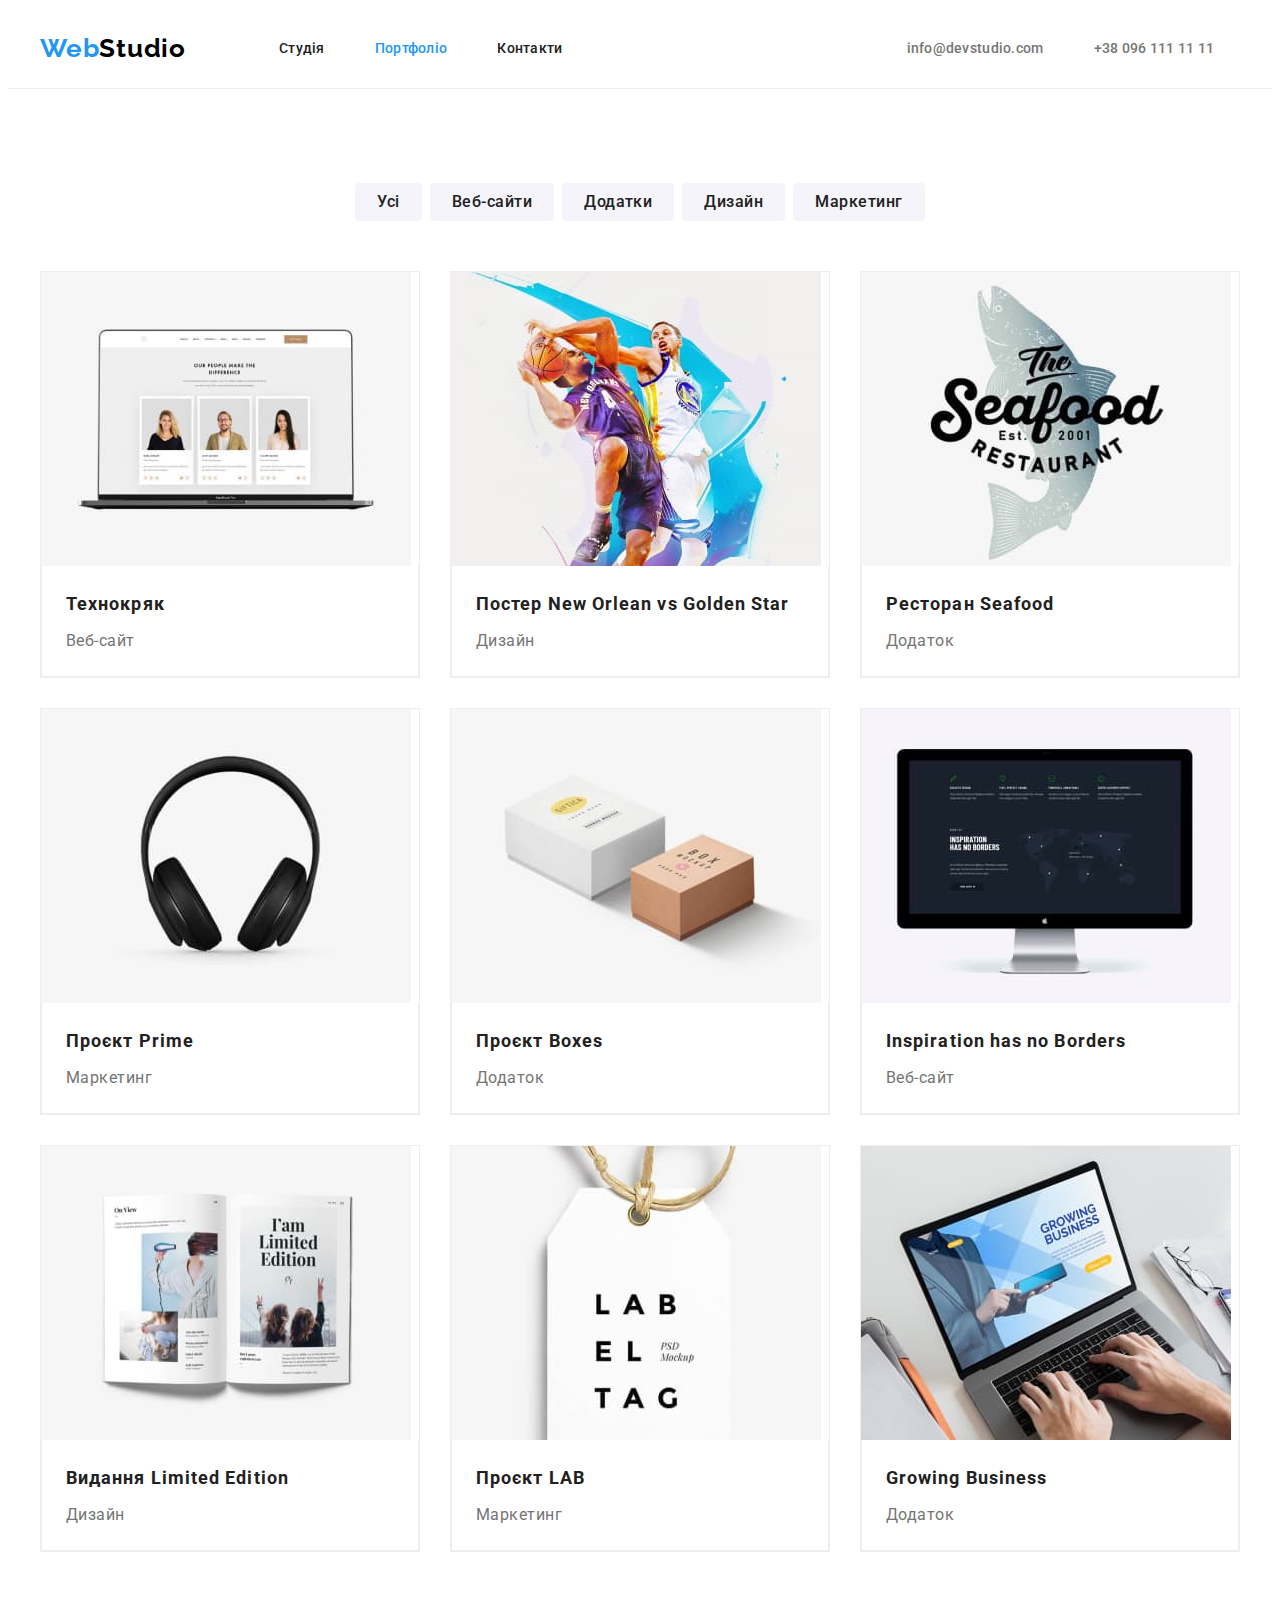
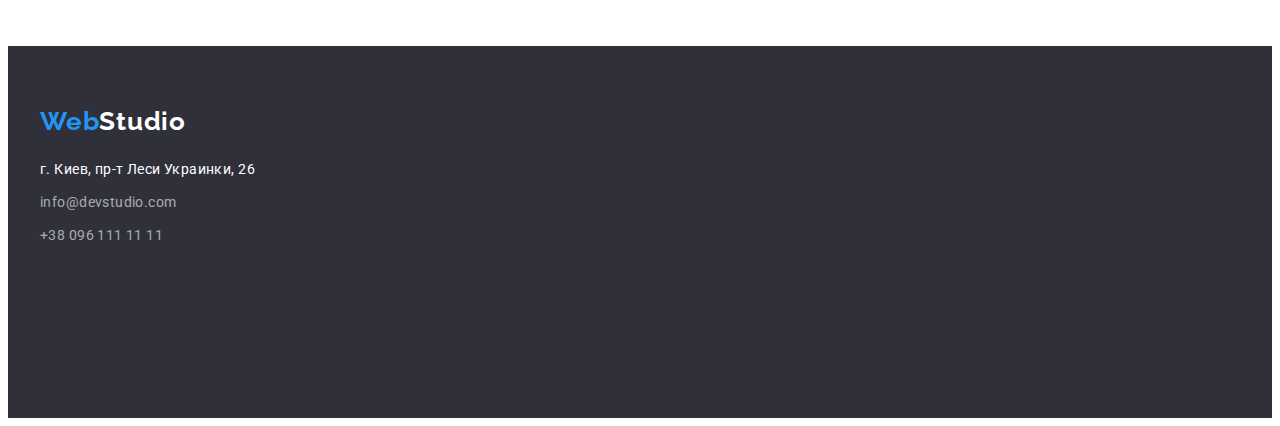
==== portfolio.html @ c72a71d0 "stsrt hw4" ====
<!DOCTYPE html>
<html lang="uk">
  <head>
    <meta charset="UTF-8" />
    <meta http-equiv="X-UA-Compatible" content="IE=edge" />
    <meta name="viewport" content="width=device-width, initial-scale=1.0" />
    <link
      rel="stylesheet"
      href="https://cdnjs.cloudflare.com/ajax/libs/modern-normalize/1.1.0/modern-normalize.min.css"
      integrity="sha512-wpPYUAdjBVSE4KJnH1VR1HeZfpl1ub8YT/NKx4PuQ5NmX2tKuGu6U/JRp5y+Y8XG2tV+wKQpNHVUX03MfMFn9Q=="
      crossorigin="anonymous"
      referrerpolicy="no-referrer"
    />
    <title>Portfolio</title>
    <link rel="preconnect" href="https://fonts.googleapis.com" />
    <link rel="preconnect" href="https://fonts.gstatic.com" crossorigin />
    <link
      href="https://fonts.googleapis.com/css2?family=Raleway:wght@700&family=Roboto:wght@400;500;700;900&display=swap"
      rel="stylesheet"
    />
    <link rel="stylesheet" href="./css/styles.css" />
  </head>
  <body>
    <header class="header">
      <div class="container header-container">
        <nav class="header-nav">
          <a href="./index.html" class="logo"
            ><span class="first-part">Web</span
            ><span class="last-part">Studio</span></a
          >
          <ul class="site-nav-list">
            <li class="header-nav-item">
              <a href="index.html" class="header-nav-link link">Студія</a>
            </li>
            <li class="header-nav-item">
              <a href="" class="header-nav-link link current">Портфоліо</a>
            </li>
            <li class="header-nav-item">
              <a href="" class="header-nav-link link">Контакти</a>
            </li>
          </ul>
        </nav>
        <ul class="auth-nav-list">
          <li class="contact-item">
            <a href="mailto:info@devstudio.com" class="mail-link link contact"
              >info@devstudio.com</a
            >
          </li>
          <li class="contact-item">
            <a href="tel:+380961111111" class="header-tel-link link contact"
              >+38 096 111 11 11</a
            >
          </li>
        </ul>
      </div>
    </header>
    <main>
      <section class="portfolio">
        <div class="container portfolio-container">
          <h1 class="visually-hidden">Список</h1>
          <ul class="button-btn">
            <li class="filtr-btn"><button class="list-btn all" type="button">Усі</button></li>
            <li class="filtr-btn"><button class="list-btn all" type="button">Веб-сайти</button></li>
            <li class="filtr-btn"><button class="list-btn all" type="button">Додатки</button></li>
            <li class="filtr-btn"><button class="list-btn all" type="button">Дизайн</button></li>
            <li class="filtr-btn"><button class="list-btn all" type="button">Маркетинг</button></li>
          </ul>
          <ul class="portfolio-list">
            <li class="card-list">
              <a href="" class="link"
                ><img
                  src="./images/photo1.jpg"
                  alt="photo1"
                  width="370"
                  height="294"
                />
                <div class="portfolio-block">
                  <h2 class="card-title">Технокряк</h2>
                  <p class="card-list-item">Веб-сайт</p></a
                >
                </div>
            </li>
            <li class="card-list">
              <a href="" class="link"
                ><img
                  src="./images/photo2.jpg"
                  alt="photo2"
                  width="370"
                  height="294"
                />
                <div class="portfolio-block">
                <h2 class="card-title">Постер New Orlean vs Golden Star</h2>
                <p class="card-list-item">Дизайн</p></a
              >
            </div>
            </li>
            <li class="card-list">
              <a href="" class="link"
                ><img
                  src="./images/photo3.jpg"
                  alt="photo3"
                  width="370"
                  height="294"
                />
                <div class="portfolio-block">
                  <h2 class="card-title">Ресторан Seafood</h2>
                  <p class="card-list-item">Додаток</p></a
                >
                </div>
            </li>
            <li class="card-list">
              <a href="" class="link"
                ><img
                  src="./images/photo4.jpg"
                  alt="photo4"
                  width="370"
                  height="294"
                />
                <div class="portfolio-block">
                <h2 class="card-title">Проєкт Prime</h2>
                <p class="card-list-item">Маркетинг</p></a
              >
            </div>
            </li>
            <li class="card-list">
              <a href="" class="link"
                ><img
                  src="./images/photo5.jpg"
                  alt="photo5"
                  width="370"
                  height="294"
                />
                <div class="portfolio-block">
                <h2 class="card-title">Проєкт Boxes</h2>
                <p class="card-list-item">Додаток</p></a
              >
            </div>
            </li>
            <li class="card-list">
              <a href="" class="link"
                ><img
                  src="./images/photo6.jpg"
                  alt="photo6"
                  width="370"
                  height="294"
                />
                <div class="portfolio-block">
                <h2 class="card-title">Inspiration has no Borders</h2>
                <p class="card-list-item">Веб-сайт</p></a
              >
            </div>
            </li>
            <li class="card-list">
              <a href="" class="link"
                ><img
                  src="./images/photo7.jpg"
                  alt="photo7"
                  width="370"
                  height="294"
                />
                <div class="portfolio-block">
                <h2 class="card-title">Видання Limited Edition</h2>
                <p class="card-list-item">Дизайн</p></a
              >
            </div>
            </li>
            <li class="card-list">
              <a href="" class="link"
                ><img
                  src="./images/photo8.jpg"
                  alt="photo8"
                  width="370"
                  height="294"
                />
                <div class="portfolio-block">
                <h2 class="card-title">Проєкт LAB</h2>
                <p class="card-list-item">Маркетинг</p></a
              >
            </div>
            </li>
            <li class="card-list">
              <a href="" class="link"
                ><img
                  src="./images/photo9.jpg"
                  alt="photo9"
                  width="370"
                  height="294"
                />
                <div class="portfolio-block">
                <h2 class="card-title">Growing Business</h2>
                <p class="card-list-item">Додаток</p></a
              >
            </div>
            </li>
          </ul>
        </div>
      </section>
    </main>
    <footer class="page-footer">
      <div class="container footer-nav">
        <a href="./index.html" class="logo-footer"
        ><span class="first-part">Web</span
        ><span class="last-part-footer">Studio</span></a
      >
      <address>
        <ul class="footer-list">
          <li class="footer-item">
            <a
              class="footer-address link"
              href="https://goo.gl/maps/CPtrU1FHBa2aNyZL9"
              target="_blank"
              rel="noopener noreferrer nofollow"
              >г. Киев, пр-т Леси Украинки, 26</a
            >
          </li>
          <li class="footer-item">
            <a
              class="mail-address link contact"
              href="mailto:info@devstudio.com"
              >info@devstudio.com</a
            >
          </li>
          <li class="footer-item">
            <a class="footer-tel-link link contact" href="tel:+380961111111"
              >+38 096 111 11 11</a
            >
          </li>
        </ul>
      </address>
      </div>
    </footer>
  </body>
</html>
---- css/styles.css ----
h1,
h2,
h3,
h4,
h5,
h6,
p,
ul {
  margin: 0;
  padding: 0;
}
img {
  display: block;
  max-width: 100%;
  height: auto;
}
.container {
  width: 1200px;
  padding: 0 15px;
  margin: 0 auto;

  /* outline: 2px solid red; */
}
.header-container {
  display: flex;
  align-items: center;
}
body {
  font-family: "Roboto", sans-serif;
  background-color: #ffffff;
}
.link {
  text-decoration: none;
}
ul {
  list-style: none;
}
:root {
  --brand-color: #2196f3;
  --text-color: #212121;
  --general-color: #ffffff;
}
/*HEADER*/
.header {
  background-color: #ffffff;
  border-bottom: 1px solid #ececec;
}
.header-nav {
  display: flex;
  align-items: center;
  height: 80px;
}

.logo {
  display: block;
  margin-right: 93px;
  text-decoration: none;
  font-family: "Raleway";
  font-style: normal;
  font-weight: 700;
  font-size: 26px;
  line-height: calc(31 / 26);
  letter-spacing: 0.03em;
}
.first-part,
.site-nav {
  color: var(--brand-color);
}
.last-part {
  color: #000000;
}
.site-nav-list {
  display: flex;
  align-items: center;
  margin-right: 344px;
}
.auth-nav-list {
  display: flex;
  margin-right: auto;
  align-items: center;
}
.header-nav-item:not(:last-child) {
  margin-right: 50px;
}
.heder-contacts {
  display: flex;
  align-items: center;
}
.header-nav-link {
  display: block;
  font-weight: 500;
  font-size: 14px;
  line-height: calc(16 / 14);
  letter-spacing: 0.02em;
  color: var(--text-color);
  display: inline-block;
  padding: 32px 0;
}
.header-nav-link:hover,
.header-nav-link:focus {
  color: var(--brand-color);
}
.header-nav-link.current {
  color: var(--brand-color);
}
.header-tel-link {
  display: block;
  font-weight: 500;
  font-size: 14px;
  line-height: calc(16 / 14);
  letter-spacing: 0.02em;
  color: #757575;
}
.contact:hover,
.contact:focus {
  color: var(--brand-color);
}
.contact {
  padding: 32px 0;
}
.mail-link {
  display: block;
  margin-right: 50px;
  font-weight: 500;
  font-size: 14px;
  line-height: calc(16 / 14);
  letter-spacing: 0.02em;
  color: #757575;
}
/*HERO*/

.hero {
  padding-top: 200px;
  padding-bottom: 200px;
  margin-left: auto;
  margin-right: auto;
  background: #2f303a;
}
.hero-name {
  text-transform: uppercase;
  font-weight: 900;
  font-size: 44px;
  line-height: calc(60 / 44);
  color: var(--general-color);
  text-align: center;
  max-width: 696px;
  margin: 0 auto 30px;
}
.main-btn {
  display: inline-block;
  padding: 10px 32px;
  cursor: pointer;
  font-family: inherit;
  font-weight: 700;
  font-size: 16px;
  line-height: calc(30 / 16);
  letter-spacing: 0.06em;
  color: var(--general-color);
  background: var(--brand-color);
  border-color: transparent;
  border-radius: 4px;
  border: 0px;
  box-shadow: 0px 4px 4px rgba(0, 0, 0, 0.15);
  display: block;
  margin: 0 auto;
}
.btn:hover,
.btn:focus {
  background: #188ce8;
}

/*LIST*/
.visually-hidden {
  position: absolute;
  width: 1px;
  height: 1px;
  margin: 1px;
  border: 0;
  padding: 0;
  white-space: nowrap;
  clip-path: inset(100%);
  clip: rect(0 0 0 0);
}
.list-our {
  padding-top: 94px;
  padding-bottom: 94px;
}
.main-list-container {
  display: flex;
}
.main-list {
  display: block;
  align-items: center;
}
.main-list:not(:last-child) {
  margin-right: 30px;
}
.list-title {
  font-weight: 700;
  font-size: 14px;
  line-height: calc(16 / 14);
  letter-spacing: 0.03em;
  text-transform: uppercase;
  color: var(--text-color);
  margin-bottom: 10px;
}
.main-list-item {
  width: 270px;
  font-size: 14px;
  line-height: calc(24 / 14);
  letter-spacing: 0.03em;
  color: #757575;
}

/*ABOUT*/

.about {
  padding-bottom: 94px;
}
.about-title {
  font-weight: 700;
  font-size: 36px;
  line-height: calc(42 / 36);
  letter-spacing: 0.03em;
  color: var(--text-color);
  margin-bottom: 50px;
  text-align: center;
}

.about-list-container {
  display: flex;
  align-items: center;
  margin: 0 auto;
}
.about-list {
  width: 370px;
  margin-right: 30px;
}
.about-list:nth-child(3n) {
  margin-right: 0;
}
/*COMAND*/

.comand-container {
  display: block;
}
.comand {
  background: #f5f4fa;
  padding-top: 94px;
  padding-bottom: 94px;
}
.about-title-comand {
  margin-bottom: 50px;
  font-weight: 700;
  font-size: 36px;
  line-height: calc(42 / 36);
  letter-spacing: 0.03em;
  color: var(--text-color);
  text-align: center;
}
.comand-list-box {
  display: flex;
}
.comand-block {
  padding: 30px 0;
}
.comand-title {
  text-align: center;
  margin-bottom: 10px;
  font-weight: 500;
  font-size: 16px;
  line-height: calc(19 / 16);
  letter-spacing: 0.03em;
  color: var(--text-color);
}
.comand-list-item {
  text-align: center;
  font-size: 16px;
  line-height: calc(19 / 16);
  letter-spacing: 0.03em;
  color: #757575;
}
.comand-list {
  margin-right: 30px;
  width: 270px;
  background: var(--general-color);
  box-shadow: 0px 1px 3px rgba(0, 0, 0, 0.12), 0px 1px 1px rgba(0, 0, 0, 0.14),
    0px 2px 1px rgba(0, 0, 0, 0.2);
  border-radius: 0px 0px 4px 4px;
}
.comand-list:nth-child(4n) {
  margin-right: 0;
}
/*FOOTER*/

.logo-footer {
  display: block;
  text-decoration: none;
  font-family: "Raleway";
  font-style: normal;
  font-weight: 700;
  font-size: 26px;
  line-height: calc(31 / 26);
  letter-spacing: 0.03em;
}
.page-footer {
  background: #2f303a;
  padding: 60px 0;
  height: 252px;
}
.last-part-footer {
  font-family: "Raleway";
  font-weight: 700;
  font-size: 26px;
  line-height: calc(31 / 26);
  letter-spacing: 0.03em;
  color: var(--general-color);
}
address {
  margin-top: 20px;
}
.footer-item:not(:last-child) {
  margin-bottom: 9px;
}
.footer-address {
  font-style: normal;
  font-size: 14px;
  line-height: calc(24 / 14);
  letter-spacing: 0.03em;
  color: var(--general-color);
}
.mail-address {
  font-style: normal;
  font-size: 14px;
  line-height: calc(24 / 14);
  letter-spacing: 0.03em;
  color: rgba(255, 255, 255, 0.6);
}
.footer-tel-link {
  font-style: normal;
  font-size: 14px;
  line-height: calc(24 / 14);
  letter-spacing: 0.03em;
  color: rgba(255, 255, 255, 0.6);
}
/*PORTFOLIO*/

.portfolio {
  padding-top: 94px;
  padding-bottom: 94px;
}
.button-btn {
  display: flex;
  align-items: center;
  justify-content: center;
  margin-bottom: 50px;
}

.list-btn {
  display: inline-block;
  padding: 6px 22px;
  border-radius: 4px;
  border: 0px;
  cursor: pointer;
  font-family: inherit;
  font-weight: 500;
  font-size: 16px;
  line-height: calc(26 / 16);
  letter-spacing: 0.03em;
  color: var(--text-color);
  background: #f5f4fa;
}
.filtr-btn:not(:last-child) {
  margin-right: 8px;
}
.all:hover,
.all:focus {
  color: #ffffff;
  background: #2196f3;
}
/*OUR WORK*/
.portfolio-list {
  display: flex;
  flex-wrap: wrap;
  gap: 30px;
}
.portfolio-block {
  padding: 20px 24px;
  border-right: 1px solid #eeeeee;
  border-bottom: 1px solid #eeeeee;
  border-left: 1px solid #eeeeee;
}
.card-title {
  margin-bottom: 4px;
  font-weight: 700;
  font-size: 18px;
  line-height: calc(36 / 18);
  letter-spacing: 0.06em;
  color: var(--text-color);
}
.card-list-item {
  font-size: 16px;
  line-height: calc(30 / 16);
  letter-spacing: 0.03em;
  color: #757575;
}
.card-list {
  flex-basis: calc((100% - 30px * 2) / 3);
  box-sizing: border-box;
  background: var(--general-color);
  border: 1px solid #eeeeee;
}
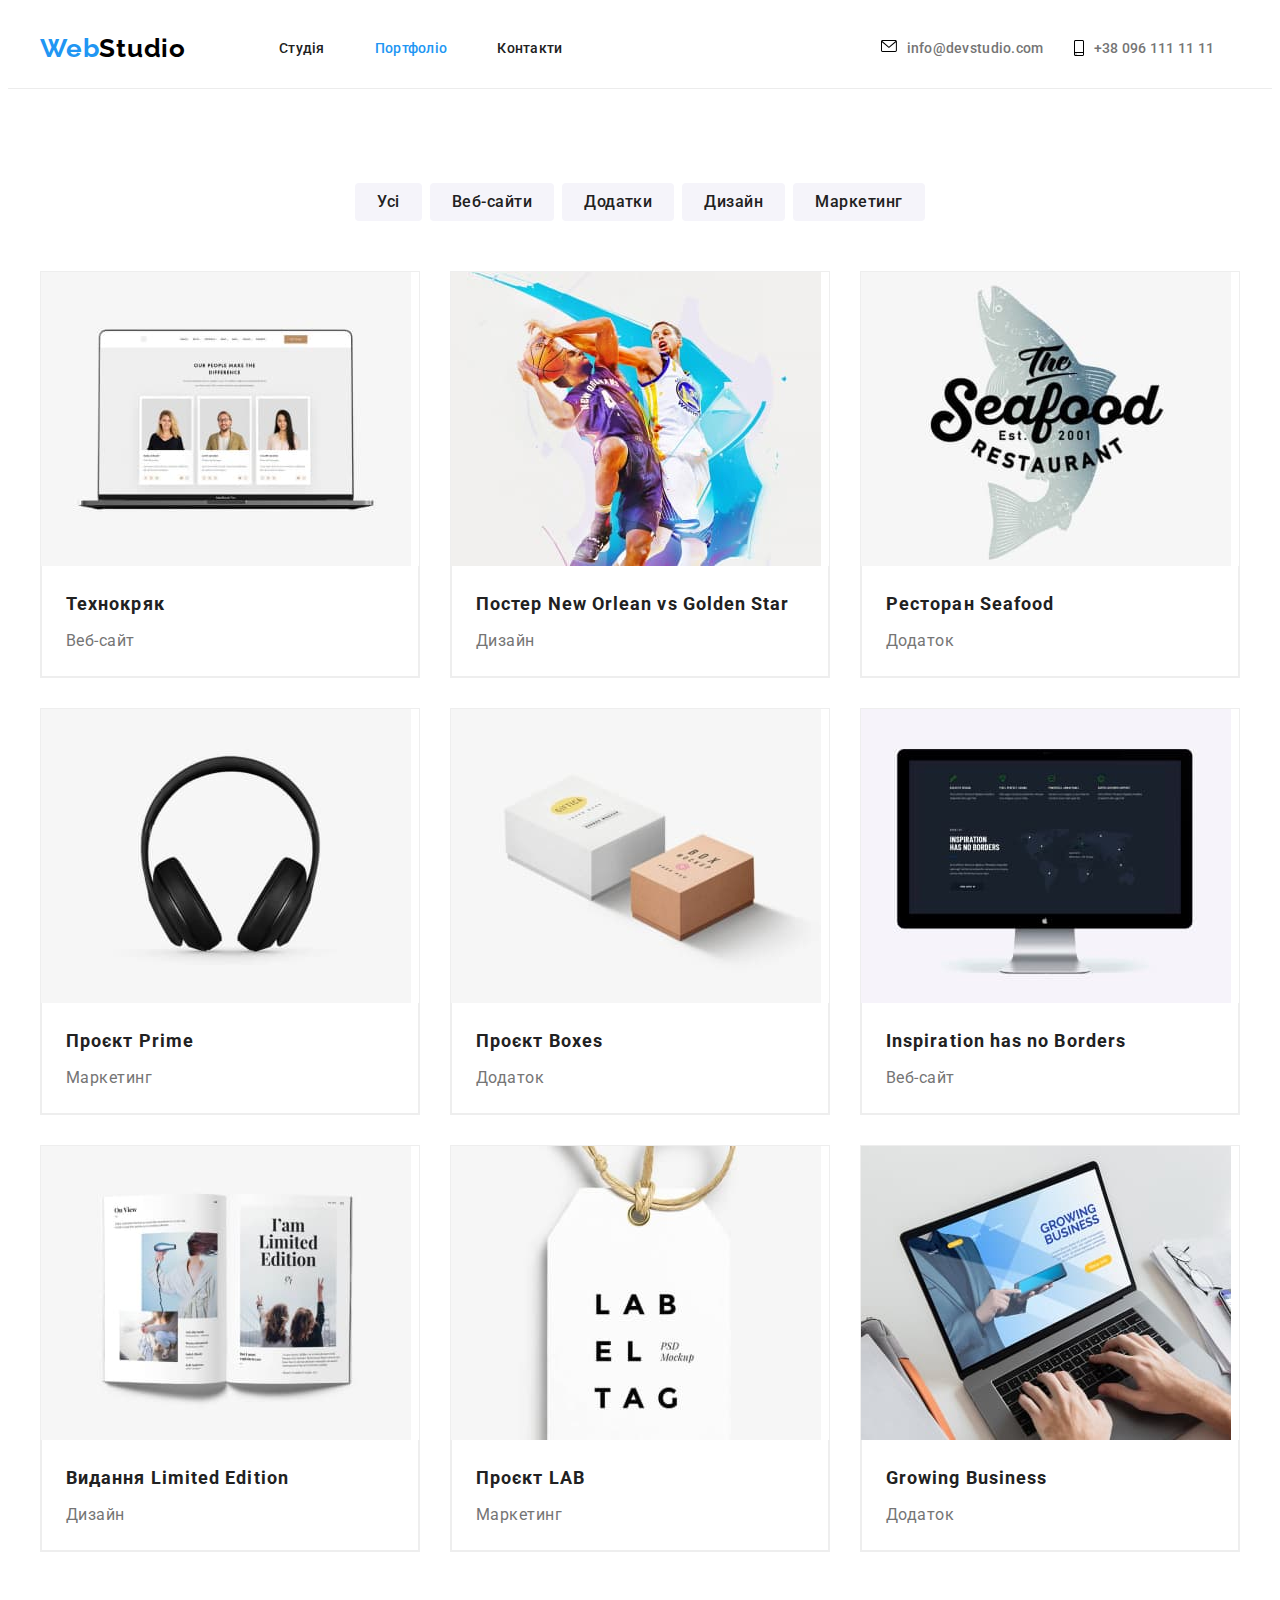
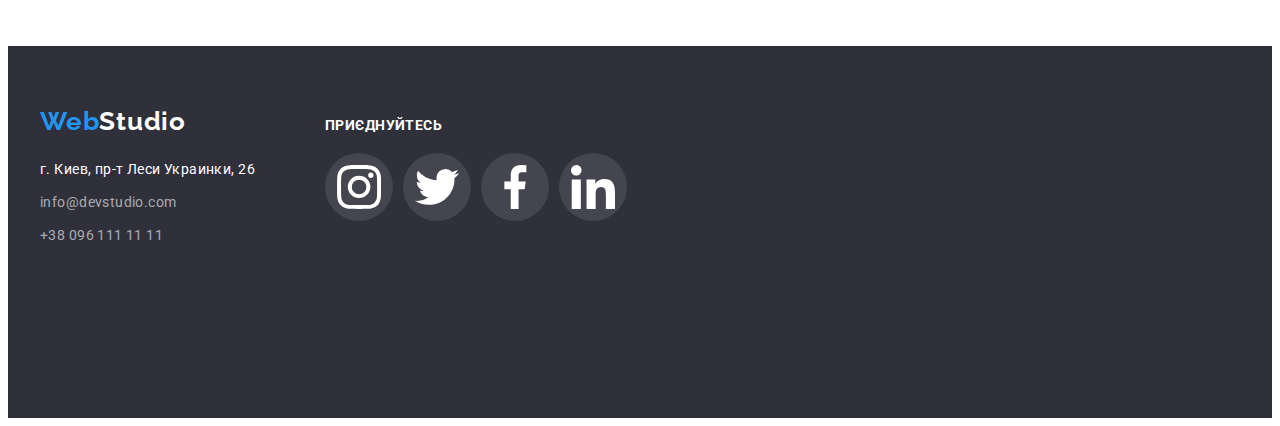
==== commit 3d89213d: "inworkHome4" ====
--- a/portfolio.html
+++ b/portfolio.html
@@ -40,18 +40,26 @@
             </li>
           </ul>
         </nav>
-        <ul class="auth-nav-list">
-          <li class="contact-item">
-            <a href="mailto:info@devstudio.com" class="mail-link link contact"
-              >info@devstudio.com</a
-            >
-          </li>
-          <li class="contact-item">
-            <a href="tel:+380961111111" class="header-tel-link link contact"
-              >+38 096 111 11 11</a
-            >
-          </li>
-        </ul>
+        <div class="heder-contacts">
+          <ul class="auth-nav-list">
+            <li class="contact-item">
+              <a href="mailto:info@devstudio.com" class="mail-link link contact"
+                >
+                <svg class="mail-icon" width="16" height="12">
+                <use href="./images/icons.svg#mail"></use>
+                </svg> info@devstudio.com</a
+              >
+            </li>
+            <li class="contact-item">
+              <a href="tel:+380961111111" class="header-tel-link link contact"
+                >
+                <svg class="tel-icon" width="10" height="16">
+                <use href="./images/icons.svg#phone"></use>
+                </svg> +38 096 111 11 11</a
+              >
+            </li>
+          </ul>
+        </div>
       </div>
     </header>
     <main>
@@ -197,36 +205,69 @@
       </section>
     </main>
     <footer class="page-footer">
-      <div class="container footer-nav">
-        <a href="./index.html" class="logo-footer"
-        ><span class="first-part">Web</span
-        ><span class="last-part-footer">Studio</span></a
-      >
-      <address>
-        <ul class="footer-list">
-          <li class="footer-item">
-            <a
-              class="footer-address link"
-              href="https://goo.gl/maps/CPtrU1FHBa2aNyZL9"
-              target="_blank"
-              rel="noopener noreferrer nofollow"
-              >г. Киев, пр-т Леси Украинки, 26</a
-            >
-          </li>
-          <li class="footer-item">
-            <a
-              class="mail-address link contact"
-              href="mailto:info@devstudio.com"
-              >info@devstudio.com</a
-            >
-          </li>
-          <li class="footer-item">
-            <a class="footer-tel-link link contact" href="tel:+380961111111"
-              >+38 096 111 11 11</a
-            >
-          </li>
-        </ul>
-      </address>
+      <div class="container footer-block">
+        <div class="footer-nav">
+          <a href="./index.html" class="logo-footer"
+          ><span class="first-part">Web</span
+          ><span class="last-part-footer">Studio</span></a
+        >
+        <address>
+          <ul class="footer-list">
+            <li class="footer-item">
+              <a
+                class="footer-address link"
+                href="https://goo.gl/maps/CPtrU1FHBa2aNyZL9"
+                target="_blank"
+                rel="noopener noreferrer nofollow"
+                >г. Киев, пр-т Леси Украинки, 26</a
+              >
+            </li>
+            <li class="footer-item">
+              <a class="mail-address link" href="mailto:info@devstudio.com"
+                >info@devstudio.com</a
+              >
+            </li>
+            <li class="footer-item">
+              <a class="footer-tel-link link contact" href="tel:+380961111111"
+                >+38 096 111 11 11</a
+              >
+            </li>
+          </ul>
+        </address>
+        </div>
+        <div class="contsiner footer-icon">
+          <p class="block-text">приєднуйтесь</p>
+           <ul class="socials">
+            <li class="footer-socials-item">
+              <a class="socials-link link" href="">
+                <svg class="footer-socials-icon" width="20" height="20">
+                <use href="./images/icons.svg#instagram"></use>
+                </svg>
+              </a>
+            </li>
+            <li class="footer-socials-item">
+              <a class="socials-link link" href=""> 
+                <svg class="footer-socials-icon" width="20" height="20">
+                <use href="./images/icons.svg#twitter"></use>
+                </svg>
+              </a>
+            </li>
+            <li class="footer-socials-item">
+              <a class="socials-link link" href="">
+                <svg class="footer-socials-icon" width="20" height="20">
+                <use href="./images/icons.svg#facebook"></use>
+                </svg>
+              </a>
+            </li>
+            <li class="footer-socials-item">
+              <a class="socials-link link" href="">
+                <svg class="footer-socials-icon" width="20" height="20">
+                <use href="./images/icons.svg#linkedin"></use>
+                </svg>
+              </a>
+            </li>
+          </ul>
+       </div>
       </div>
     </footer>
   </body>
--- a/css/styles.css
+++ b/css/styles.css
@@ -72,7 +72,7 @@
 .site-nav-list {
   display: flex;
   align-items: center;
-  margin-right: 344px;
+  margin-right: 318px;
 }
 .auth-nav-list {
   display: flex;
@@ -119,13 +119,30 @@
   padding: 32px 0;
 }
 .mail-link {
-  display: block;
-  margin-right: 50px;
+  display: flex;
+  margin-right: 30px;
   font-weight: 500;
   font-size: 14px;
   line-height: calc(16 / 14);
   letter-spacing: 0.02em;
   color: #757575;
+}
+.header-tel-link {
+  display: flex;
+}
+.mail-icon {
+  margin-right: 10px;
+}
+.mail-icon:hover,
+.mail-icon:focus {
+  fill: var(--brand-color);
+}
+.tel-icon {
+  margin-right: 10px;
+}
+.tel-icon:hover,
+.tel-icon:focus {
+  fill: var(--brand-color);
 }
 /*HERO*/
 
@@ -135,6 +152,21 @@
   margin-left: auto;
   margin-right: auto;
   background: #2f303a;
+  
+}
+.hero {
+    max-width: 1600px;
+    height: 600px;
+    background-position: center;
+    background-repeat: no-repeat;
+    background-size: cover;
+    outline: 1px solid black;
+    background-image: linear-gradient(
+        /* to right */
+        rgba(47, 48, 58, 0.4),
+        rgba(47, 48, 58, 0.4)
+    ),
+    url(../images/newphoto.jpg);
 }
 .hero-name {
   text-transform: uppercase;
@@ -195,6 +227,16 @@
 .main-list:not(:last-child) {
   margin-right: 30px;
 }
+.container-our {
+  display: flex;
+  align-items: center;
+  justify-content: center;
+  width: 270px;
+  height: 120px;
+  margin-bottom: 30px;
+  background-color: #F5F4FA;
+  border-radius: 4px;
+}
 .list-title {
   font-weight: 700;
   font-size: 14px;
@@ -274,6 +316,7 @@
   color: var(--text-color);
 }
 .comand-list-item {
+  margin-bottom: 16px;
   text-align: center;
   font-size: 16px;
   line-height: calc(19 / 16);
@@ -291,23 +334,119 @@
 .comand-list:nth-child(4n) {
   margin-right: 0;
 }
+.socials {
+  display: flex;
+  justify-content: center;
+  gap: 10px;
+  margin-left: auto;
+  margin-right: auto;
+}
+.socials-item {
+ border-radius: 50%;
+ /* background-color: red; */
+}
+.socials-item:hover,
+.socials-item:hover {
+  background-color: #2196F3;
+}
+
+.socials-link {
+  display: flex;
+  align-items: center;
+  justify-content: center;
+
+}
+.socials-icon {
+  display: block;
+  width: 44px;
+  height: 44px;
+  padding: 12px;
+  fill: #AFB1B8;
+/* border-radius: 50%; */
+}
+.socials-icon:hover,
+.socials-icon:focus {
+  fill: #FFFFFF;
+}
+/* CLIENTS */
+
+.clients {
+  padding-top: 94px;
+  padding-bottom: 94px;
+}
+.clients-title {
+  margin-bottom: 50px;
+  font-family: 'Roboto';
+  font-style: normal;
+  font-weight: 700;
+  font-size: 36px;
+  line-height: calc(42 / 36);
+  text-align: center;
+  letter-spacing: 0.03em;
+  color: #212121;
+}
+.clients-list {
+  display: flex;
+  align-items: center;
+  justify-content: center;
+  gap: 30px;
+}
+.clients-item {
+  display: flex;
+  align-items: center;
+  justify-content: center;
+  width: 170px;
+  height: 92px;
+  border: 1px solid #AFB1B8;
+  border-radius: 4px;
+}
+.clients-icon {
+  fill: #AFB1B8;
+}
+.clients-icon:hover {
+  fill: #2196F3;
+}
+.clients-item:hover {
+  fill: #2196F3;
+}
 /*FOOTER*/
 
-.logo-footer {
-  display: block;
-  text-decoration: none;
-  font-family: "Raleway";
-  font-style: normal;
-  font-weight: 700;
-  font-size: 26px;
-  line-height: calc(31 / 26);
-  letter-spacing: 0.03em;
-}
 .page-footer {
   background: #2f303a;
   padding: 60px 0;
   height: 252px;
 }
+.logo-footer {
+  display: block;
+  text-decoration: none;
+  font-family: "Raleway";
+  font-style: normal;
+  font-weight: 700;
+  font-size: 26px;
+  line-height: calc(31 / 26);
+  letter-spacing: 0.03em;
+}
+
+.footer-block {
+  display: flex;
+  align-items: baseline;
+}
+.footer-icon {
+  
+  margin-left: 70px;
+}
+.block-text {
+  margin-bottom: 20px;
+  font-family: 'Roboto';
+  font-style: normal;
+  font-weight: 700;
+  font-size: 14px;
+  line-height: calc(16 / 14);
+  letter-spacing: 0.03em;
+  text-transform: uppercase;
+
+  color: #FFFFFF;
+}
 .last-part-footer {
   font-family: "Raleway";
   font-weight: 700;
@@ -342,6 +481,22 @@
   line-height: calc(24 / 14);
   letter-spacing: 0.03em;
   color: rgba(255, 255, 255, 0.6);
+}
+
+.footer-socials-item {
+  border-radius: 50%;
+  background-color: rgba(255, 255, 255, 0.1);
+}
+.footer-socials-icon {
+  display: block;
+  width: 44px;
+  height: 44px;
+  padding: 12px;
+  fill: #FFFFFF;
+}
+.footer-socials-item:hover,
+.footer-socials-item:focus {
+  background-color: #2196F3;
 }
 /*PORTFOLIO*/
 
@@ -378,6 +533,7 @@
   color: #ffffff;
   background: #2196f3;
 }
+
 /*OUR WORK*/
 .portfolio-list {
   display: flex;
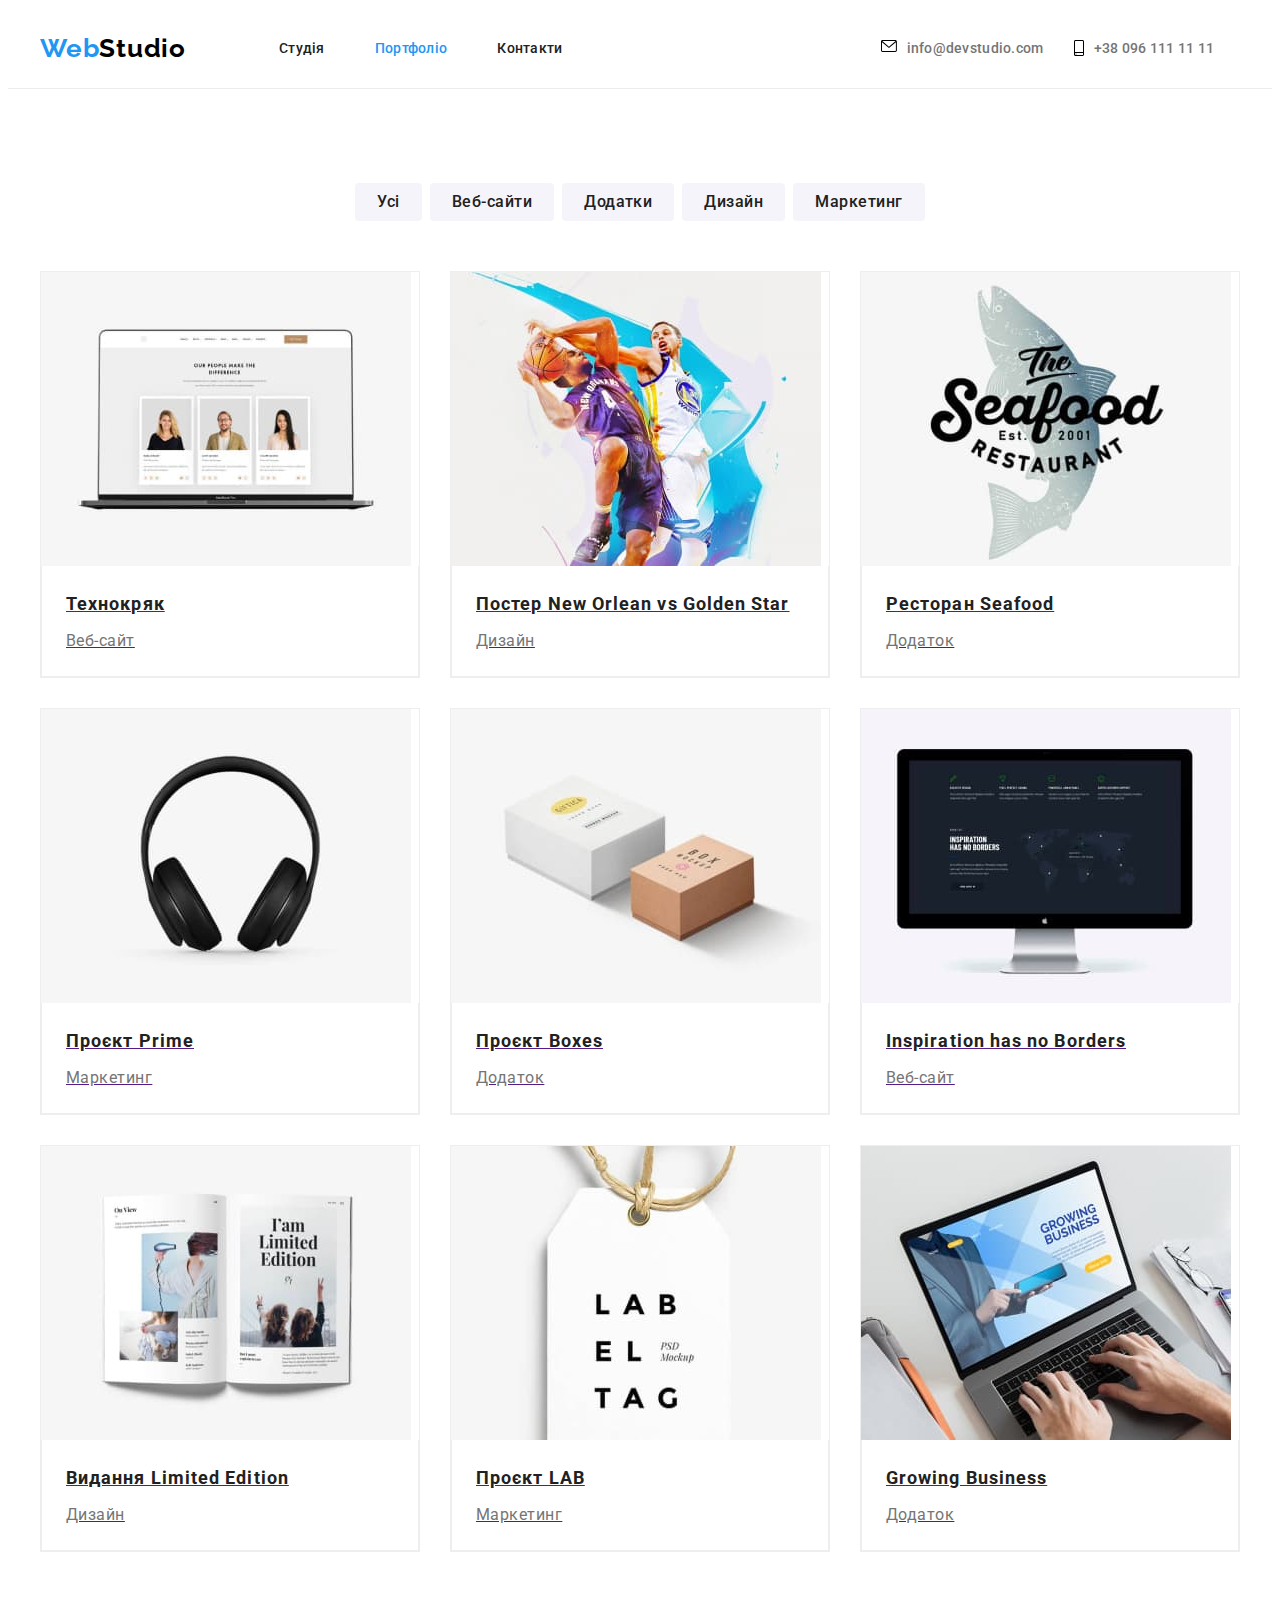
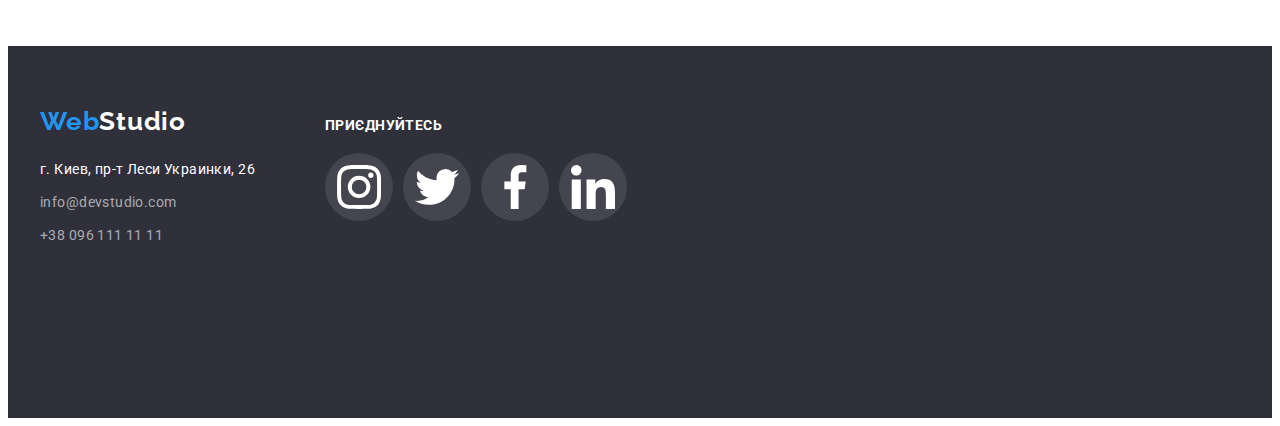
==== commit 3e111b64: "homeWork4" ====
--- a/portfolio.html
+++ b/portfolio.html
@@ -75,7 +75,7 @@
           </ul>
           <ul class="portfolio-list">
             <li class="card-list">
-              <a href="" class="link"
+              <a href="" class="card-link"
                 ><img
                   src="./images/photo1.jpg"
                   alt="photo1"
@@ -89,7 +89,7 @@
                 </div>
             </li>
             <li class="card-list">
-              <a href="" class="link"
+              <a href="" class="card-link"
                 ><img
                   src="./images/photo2.jpg"
                   alt="photo2"
@@ -103,7 +103,7 @@
             </div>
             </li>
             <li class="card-list">
-              <a href="" class="link"
+              <a href="" class="card-link"
                 ><img
                   src="./images/photo3.jpg"
                   alt="photo3"
@@ -117,7 +117,7 @@
                 </div>
             </li>
             <li class="card-list">
-              <a href="" class="link"
+              <a href="" class="card-link"
                 ><img
                   src="./images/photo4.jpg"
                   alt="photo4"
@@ -131,7 +131,7 @@
             </div>
             </li>
             <li class="card-list">
-              <a href="" class="link"
+              <a href="" class="card-link"
                 ><img
                   src="./images/photo5.jpg"
                   alt="photo5"
@@ -145,7 +145,7 @@
             </div>
             </li>
             <li class="card-list">
-              <a href="" class="link"
+              <a href="" class="card-link"
                 ><img
                   src="./images/photo6.jpg"
                   alt="photo6"
@@ -159,7 +159,7 @@
             </div>
             </li>
             <li class="card-list">
-              <a href="" class="link"
+              <a href="" class="card-link"
                 ><img
                   src="./images/photo7.jpg"
                   alt="photo7"
@@ -173,7 +173,7 @@
             </div>
             </li>
             <li class="card-list">
-              <a href="" class="link"
+              <a href="" class="card-link"
                 ><img
                   src="./images/photo8.jpg"
                   alt="photo8"
@@ -187,7 +187,7 @@
             </div>
             </li>
             <li class="card-list">
-              <a href="" class="link"
+              <a href="" class="card-link"
                 ><img
                   src="./images/photo9.jpg"
                   alt="photo9"
--- a/css/styles.css
+++ b/css/styles.css
@@ -199,6 +199,7 @@
 .btn:hover,
 .btn:focus {
   background: #188ce8;
+  box-shadow: 0px 4px 4px rgba(0, 0, 0, 0.15);
 }
 
 /*LIST*/
@@ -343,7 +344,6 @@
 }
 .socials-item {
  border-radius: 50%;
- /* background-color: red; */
 }
 .socials-item:hover,
 .socials-item:hover {
@@ -362,7 +362,6 @@
   height: 44px;
   padding: 12px;
   fill: #AFB1B8;
-/* border-radius: 50%; */
 }
 .socials-icon:hover,
 .socials-icon:focus {
@@ -391,6 +390,16 @@
   justify-content: center;
   gap: 30px;
 }
+/* .clients-link {
+  width: 170px;
+  height: 92px;
+  display: flex;
+  align-items: center;
+  justify-content: center;
+  border: 1px solid #AFB1B8;
+  border-radius: 4px;
+  color: #AFB1B8;
+} */
 .clients-item {
   display: flex;
   align-items: center;
@@ -400,15 +409,19 @@
   border: 1px solid #AFB1B8;
   border-radius: 4px;
 }
+
 .clients-icon {
   fill: #AFB1B8;
 }
-.clients-icon:hover {
+.clients-icon:hover,
+.clients-icon:focus {
   fill: #2196F3;
 }
-.clients-item:hover {
-  fill: #2196F3;
-}
+.clients-item:hover,
+.clients-item:focus {
+  border-color: #2196F3;
+}
+
 /*FOOTER*/
 
 .page-footer {
@@ -532,6 +545,7 @@
 .all:focus {
   color: #ffffff;
   background: #2196f3;
+  box-shadow: 0px 3px 1px rgba(0, 0, 0, 0.1), 0px 1px 2px rgba(0, 0, 0, 0.08), 0px 2px 2px rgba(0, 0, 0, 0.12);
 }
 
 /*OUR WORK*/
@@ -565,4 +579,9 @@
   box-sizing: border-box;
   background: var(--general-color);
   border: 1px solid #eeeeee;
-}
+  /* box-shadow: 0px 1px 1px rgba(0, 0, 0, 0.12), 0px 4px 4px rgba(0, 0, 0, 0.06), 1px 4px 6px rgba(0, 0, 0, 0.16); */
+}
+.card-list:hover,
+.card-list:focus {
+  box-shadow: 0px 1px 1px rgba(0, 0, 0, 0.12), 0px 4px 4px rgba(0, 0, 0, 0.06), 1px 4px 6px rgba(0, 0, 0, 0.16);
+}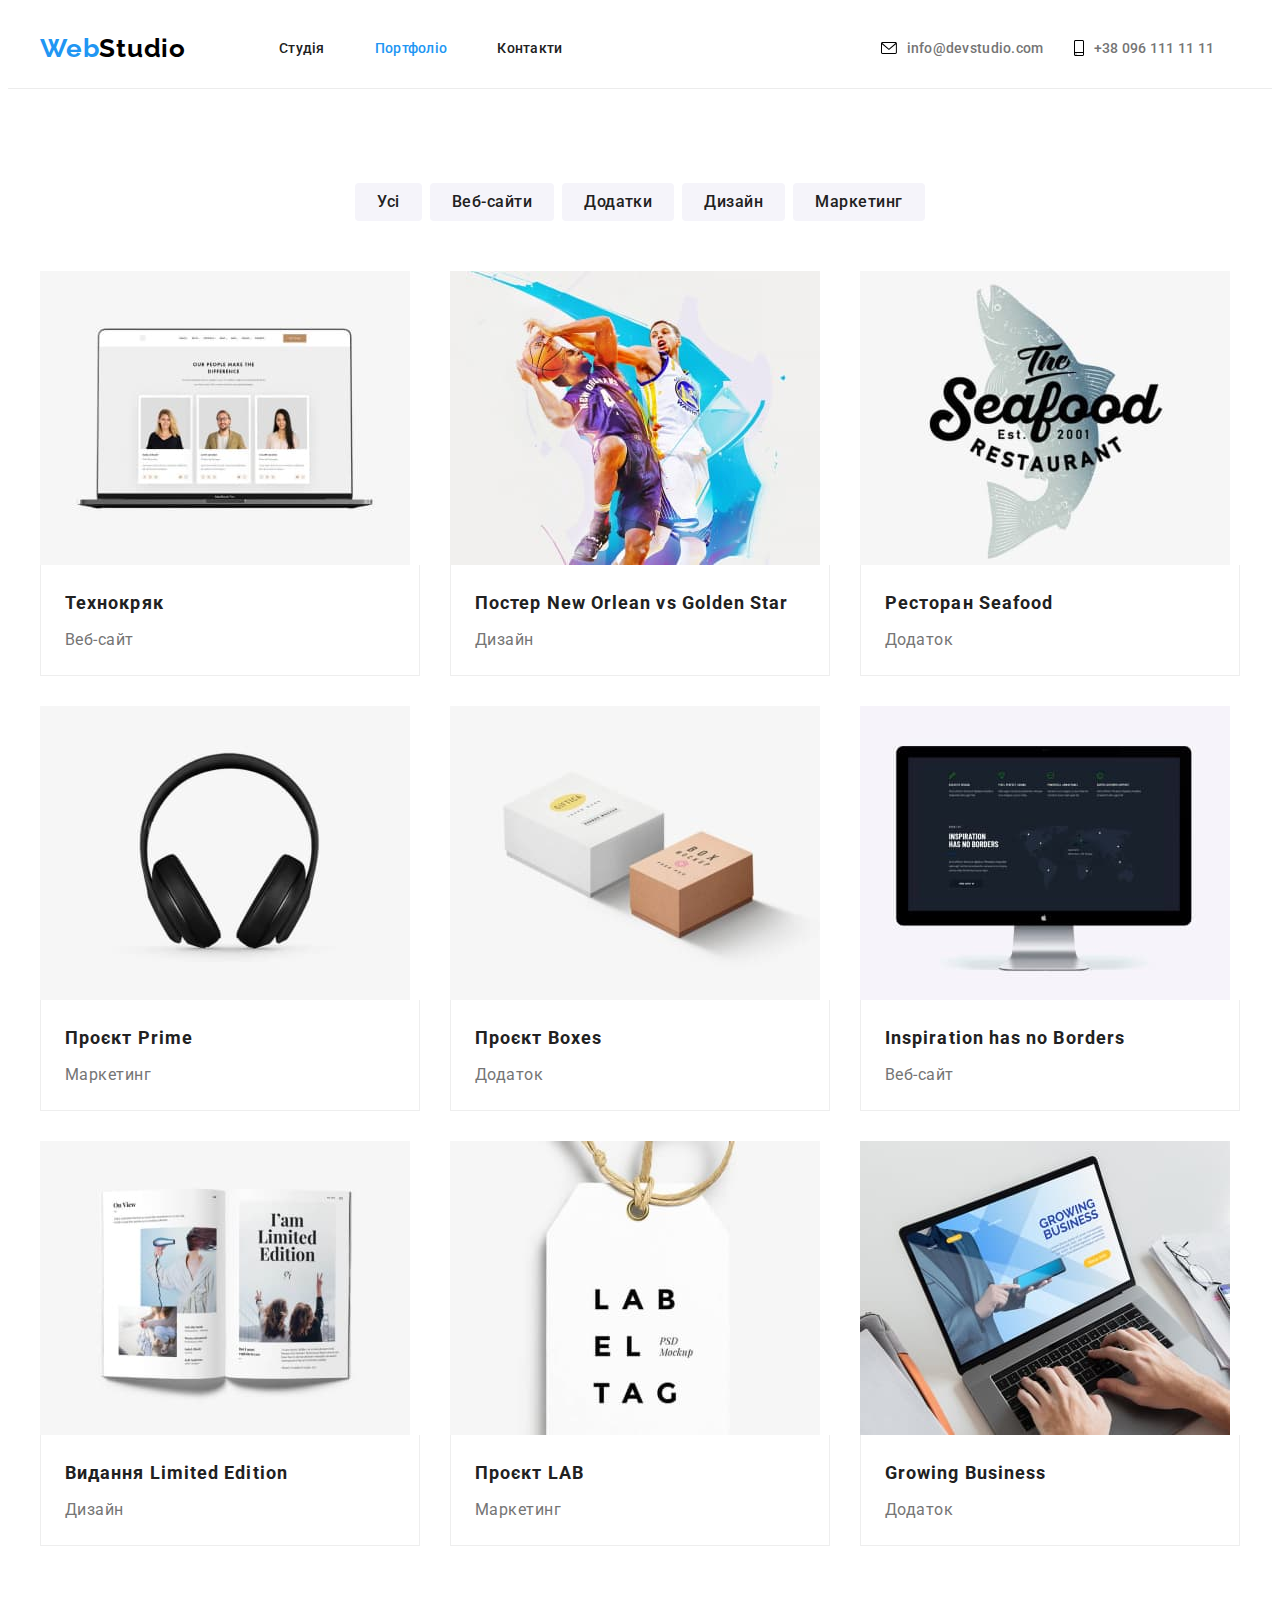
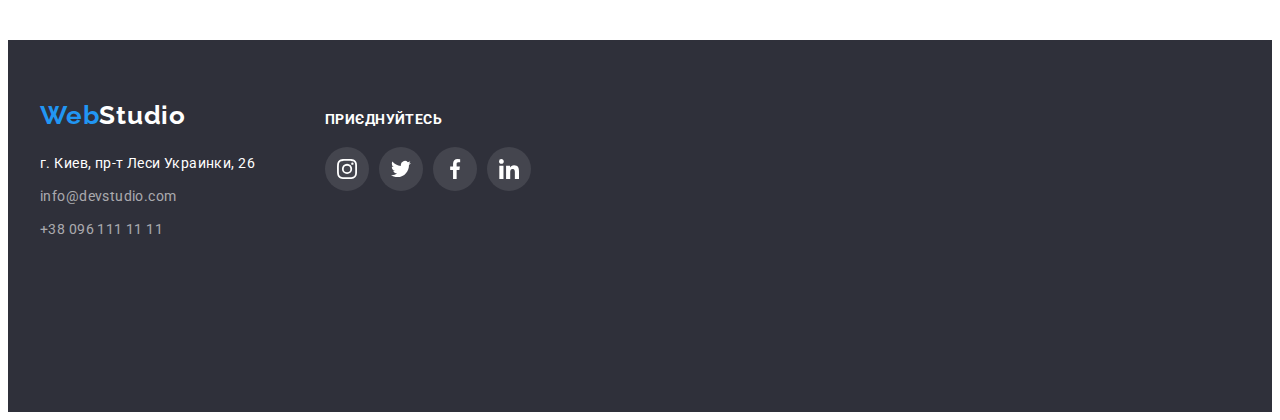
==== commit 917a7b62: "completedHW4" ====
--- a/portfolio.html
+++ b/portfolio.html
@@ -1,274 +1,199 @@
 <!DOCTYPE html>
 <html lang="uk">
-  <head>
-    <meta charset="UTF-8" />
-    <meta http-equiv="X-UA-Compatible" content="IE=edge" />
-    <meta name="viewport" content="width=device-width, initial-scale=1.0" />
-    <link
-      rel="stylesheet"
-      href="https://cdnjs.cloudflare.com/ajax/libs/modern-normalize/1.1.0/modern-normalize.min.css"
-      integrity="sha512-wpPYUAdjBVSE4KJnH1VR1HeZfpl1ub8YT/NKx4PuQ5NmX2tKuGu6U/JRp5y+Y8XG2tV+wKQpNHVUX03MfMFn9Q=="
-      crossorigin="anonymous"
-      referrerpolicy="no-referrer"
-    />
-    <title>Portfolio</title>
-    <link rel="preconnect" href="https://fonts.googleapis.com" />
-    <link rel="preconnect" href="https://fonts.gstatic.com" crossorigin />
-    <link
-      href="https://fonts.googleapis.com/css2?family=Raleway:wght@700&family=Roboto:wght@400;500;700;900&display=swap"
-      rel="stylesheet"
-    />
-    <link rel="stylesheet" href="./css/styles.css" />
-  </head>
-  <body>
-    <header class="header">
-      <div class="container header-container">
-        <nav class="header-nav">
-          <a href="./index.html" class="logo"
-            ><span class="first-part">Web</span
-            ><span class="last-part">Studio</span></a
-          >
-          <ul class="site-nav-list">
-            <li class="header-nav-item">
-              <a href="index.html" class="header-nav-link link">Студія</a>
-            </li>
-            <li class="header-nav-item">
-              <a href="" class="header-nav-link link current">Портфоліо</a>
-            </li>
-            <li class="header-nav-item">
-              <a href="" class="header-nav-link link">Контакти</a>
-            </li>
-          </ul>
-        </nav>
-        <div class="heder-contacts">
-          <ul class="auth-nav-list">
-            <li class="contact-item">
-              <a href="mailto:info@devstudio.com" class="mail-link link contact"
-                >
-                <svg class="mail-icon" width="16" height="12">
+
+<head>
+  <meta charset="UTF-8" />
+  <meta http-equiv="X-UA-Compatible" content="IE=edge" />
+  <meta name="viewport" content="width=device-width, initial-scale=1.0" />
+  <link rel="stylesheet" href="https://cdnjs.cloudflare.com/ajax/libs/modern-normalize/1.1.0/modern-normalize.min.css"
+    integrity="sha512-wpPYUAdjBVSE4KJnH1VR1HeZfpl1ub8YT/NKx4PuQ5NmX2tKuGu6U/JRp5y+Y8XG2tV+wKQpNHVUX03MfMFn9Q=="
+    crossorigin="anonymous" referrerpolicy="no-referrer" />
+  <title>Portfolio</title>
+  <link rel="preconnect" href="https://fonts.googleapis.com" />
+  <link rel="preconnect" href="https://fonts.gstatic.com" crossorigin />
+  <link href="https://fonts.googleapis.com/css2?family=Raleway:wght@700&family=Roboto:wght@400;500;700;900&display=swap"
+    rel="stylesheet" />
+  <link rel="stylesheet" href="./css/styles.css" />
+</head>
+
+<body>
+  <header class="header">
+    <div class="container header-container">
+      <nav class="header-nav">
+        <a href="./index.html" class="logo"><span class="first-part">Web</span><span class="last-part">Studio</span></a>
+        <ul class="site-nav-list">
+          <li class="header-nav-item">
+            <a href="index.html" class="header-nav-link link">Студія</a>
+          </li>
+          <li class="header-nav-item">
+            <a href="" class="header-nav-link link current">Портфоліо</a>
+          </li>
+          <li class="header-nav-item">
+            <a href="" class="header-nav-link link">Контакти</a>
+          </li>
+        </ul>
+      </nav>
+      <div class="heder-contacts">
+        <ul class="auth-nav-list">
+          <li class="contact-item">
+            <a href="mailto:info@devstudio.com" class="mail-link link contact">
+              <svg class="mail-icon" width="16" height="12">
                 <use href="./images/icons.svg#mail"></use>
-                </svg> info@devstudio.com</a
-              >
-            </li>
-            <li class="contact-item">
-              <a href="tel:+380961111111" class="header-tel-link link contact"
-                >
-                <svg class="tel-icon" width="10" height="16">
+              </svg> info@devstudio.com</a>
+          </li>
+          <li class="contact-item">
+            <a href="tel:+380961111111" class="header-tel-link link contact">
+              <svg class="tel-icon" width="10" height="16">
                 <use href="./images/icons.svg#phone"></use>
-                </svg> +38 096 111 11 11</a
-              >
-            </li>
-          </ul>
-        </div>
+              </svg> +38 096 111 11 11</a>
+          </li>
+        </ul>
       </div>
-    </header>
-    <main>
-      <section class="portfolio">
-        <div class="container portfolio-container">
-          <h1 class="visually-hidden">Список</h1>
-          <ul class="button-btn">
-            <li class="filtr-btn"><button class="list-btn all" type="button">Усі</button></li>
-            <li class="filtr-btn"><button class="list-btn all" type="button">Веб-сайти</button></li>
-            <li class="filtr-btn"><button class="list-btn all" type="button">Додатки</button></li>
-            <li class="filtr-btn"><button class="list-btn all" type="button">Дизайн</button></li>
-            <li class="filtr-btn"><button class="list-btn all" type="button">Маркетинг</button></li>
-          </ul>
-          <ul class="portfolio-list">
-            <li class="card-list">
-              <a href="" class="card-link"
-                ><img
-                  src="./images/photo1.jpg"
-                  alt="photo1"
-                  width="370"
-                  height="294"
-                />
-                <div class="portfolio-block">
-                  <h2 class="card-title">Технокряк</h2>
-                  <p class="card-list-item">Веб-сайт</p></a
-                >
-                </div>
+    </div>
+  </header>
+  <main>
+    <section class="portfolio">
+      <div class="container portfolio-container">
+        <h1 class="visually-hidden">Список</h1>
+        <ul class="button-btn">
+          <li class="filtr-btn"><button class="list-btn all" type="button">Усі</button></li>
+          <li class="filtr-btn"><button class="list-btn all" type="button">Веб-сайти</button></li>
+          <li class="filtr-btn"><button class="list-btn all" type="button">Додатки</button></li>
+          <li class="filtr-btn"><button class="list-btn all" type="button">Дизайн</button></li>
+          <li class="filtr-btn"><button class="list-btn all" type="button">Маркетинг</button></li>
+        </ul>
+        <ul class="portfolio-list">
+          <li class="card-list">
+            <a class="card-link link" href=""><img src="./images/photo1.jpg" alt="photo1" width="370" height="294" />
+              <div class="portfolio-block">
+                <h2 class="card-title">Технокряк</h2>
+                <p class="card-list-item">Веб-сайт</p>
+              </div>
+            </a>
+          </li>
+          <li class="card-list">
+            <a class="card-link link" href=""><img src="./images/photo2.jpg" alt="photo2" width="370" height="294" />
+              <div class="portfolio-block">
+                <h2 class="card-title">Постер New Orlean vs Golden Star</h2>
+                <p class="card-list-item">Дизайн</p>
+              </div>
+            </a>
+           </li>
+           <li class="card-list">
+            <a class="card-link link" href=""><img src="./images/photo3.jpg" alt="photo3" width="370" height="294" />
+              <div class="portfolio-block">
+               <h2 class="card-title">Ресторан Seafood</h2>
+               <p class="card-list-item">Додаток</p>
+              </div>
+            </a>
+           </li>
+           <li class="card-list">
+            <a class="card-link link" href=""><img src="./images/photo4.jpg" alt="photo4" width="370" height="294" />
+              <div class="portfolio-block">
+              <h2 class="card-title">Проєкт Prime</h2>
+              <p class="card-list-item">Маркетинг</p>
+              </div>
+             </a>
             </li>
             <li class="card-list">
-              <a href="" class="card-link"
-                ><img
-                  src="./images/photo2.jpg"
-                  alt="photo2"
-                  width="370"
-                  height="294"
-                />
-                <div class="portfolio-block">
-                <h2 class="card-title">Постер New Orlean vs Golden Star</h2>
-                <p class="card-list-item">Дизайн</p></a
-              >
+            <a class="card-link link" href=""><img src="./images/photo5.jpg" alt="photo5" width="370" height="294" />
+              <div class="portfolio-block">
+              <h2 class="card-title">Проєкт Boxes</h2>
+              <p class="card-list-item">Додаток</p>
+              </div>
+            </a>
+          </li>
+           <li class="card-list">
+            <a class="card-link link" href=""><img src="./images/photo6.jpg" alt="photo6" width="370" height="294" />
+            <div class="portfolio-block">
+            <h2 class="card-title">Inspiration has no Borders</h2>
+            <p class="card-list-item">Веб-сайт</p>
+             </div>
+            </a>
+          </li>
+          <li class="card-list">
+            <a class="card-link link" href=""><img src="./images/photo7.jpg" alt="photo7" width="370" height="294" />
+            <div class="portfolio-block">
+            <h2 class="card-title">Видання Limited Edition</h2>
+            <p class="card-list-item">Дизайн</p>
+           </div>
+           </a>
+          </li>
+          <li class="card-list">
+            <a class="card-link link" href=""><img src="./images/photo8.jpg" alt="photo8" width="370" height="294" />
+             <div class="portfolio-block">
+            <h2 class="card-title">Проєкт LAB</h2>
+            <p class="card-list-item">Маркетинг</p>
             </div>
-            </li>
-            <li class="card-list">
-              <a href="" class="card-link"
-                ><img
-                  src="./images/photo3.jpg"
-                  alt="photo3"
-                  width="370"
-                  height="294"
-                />
-                <div class="portfolio-block">
-                  <h2 class="card-title">Ресторан Seafood</h2>
-                  <p class="card-list-item">Додаток</p></a
-                >
-                </div>
-            </li>
-            <li class="card-list">
-              <a href="" class="card-link"
-                ><img
-                  src="./images/photo4.jpg"
-                  alt="photo4"
-                  width="370"
-                  height="294"
-                />
-                <div class="portfolio-block">
-                <h2 class="card-title">Проєкт Prime</h2>
-                <p class="card-list-item">Маркетинг</p></a
-              >
+           </a>
+           </li>
+           <li class="card-list">
+           <a class="card-link link" href=""><img src="./images/photo9.jpg" alt="photo9" width="370" height="294" />
+            <div class="portfolio-block">
+            <h2 class="card-title">Growing Business</h2>
+            <p class="card-list-item">Додаток</p>
             </div>
-            </li>
-            <li class="card-list">
-              <a href="" class="card-link"
-                ><img
-                  src="./images/photo5.jpg"
-                  alt="photo5"
-                  width="370"
-                  height="294"
-                />
-                <div class="portfolio-block">
-                <h2 class="card-title">Проєкт Boxes</h2>
-                <p class="card-list-item">Додаток</p></a
-              >
-            </div>
-            </li>
-            <li class="card-list">
-              <a href="" class="card-link"
-                ><img
-                  src="./images/photo6.jpg"
-                  alt="photo6"
-                  width="370"
-                  height="294"
-                />
-                <div class="portfolio-block">
-                <h2 class="card-title">Inspiration has no Borders</h2>
-                <p class="card-list-item">Веб-сайт</p></a
-              >
-            </div>
-            </li>
-            <li class="card-list">
-              <a href="" class="card-link"
-                ><img
-                  src="./images/photo7.jpg"
-                  alt="photo7"
-                  width="370"
-                  height="294"
-                />
-                <div class="portfolio-block">
-                <h2 class="card-title">Видання Limited Edition</h2>
-                <p class="card-list-item">Дизайн</p></a
-              >
-            </div>
-            </li>
-            <li class="card-list">
-              <a href="" class="card-link"
-                ><img
-                  src="./images/photo8.jpg"
-                  alt="photo8"
-                  width="370"
-                  height="294"
-                />
-                <div class="portfolio-block">
-                <h2 class="card-title">Проєкт LAB</h2>
-                <p class="card-list-item">Маркетинг</p></a
-              >
-            </div>
-            </li>
-            <li class="card-list">
-              <a href="" class="card-link"
-                ><img
-                  src="./images/photo9.jpg"
-                  alt="photo9"
-                  width="370"
-                  height="294"
-                />
-                <div class="portfolio-block">
-                <h2 class="card-title">Growing Business</h2>
-                <p class="card-list-item">Додаток</p></a
-              >
-            </div>
-            </li>
-          </ul>
-        </div>
-      </section>
-    </main>
-    <footer class="page-footer">
-      <div class="container footer-block">
-        <div class="footer-nav">
-          <a href="./index.html" class="logo-footer"
-          ><span class="first-part">Web</span
-          ><span class="last-part-footer">Studio</span></a
-        >
+            </a>
+          </li>
+      </ul>
+      </div>
+    </section>
+  </main>
+  <footer class="page-footer">
+    <div class="container footer-block">
+      <div class="footer-nav">
+        <a href="./index.html" class="logo-footer"><span class="first-part">Web</span><span
+            class="last-part-footer">Studio</span></a>
         <address>
           <ul class="footer-list">
             <li class="footer-item">
-              <a
-                class="footer-address link"
-                href="https://goo.gl/maps/CPtrU1FHBa2aNyZL9"
-                target="_blank"
-                rel="noopener noreferrer nofollow"
-                >г. Киев, пр-т Леси Украинки, 26</a
-              >
+              <a class="footer-address link" href="https://goo.gl/maps/CPtrU1FHBa2aNyZL9" target="_blank"
+                rel="noopener noreferrer nofollow">г. Киев, пр-т Леси Украинки, 26</a>
             </li>
             <li class="footer-item">
-              <a class="mail-address link" href="mailto:info@devstudio.com"
-                >info@devstudio.com</a
-              >
+              <a class="mail-address link" href="mailto:info@devstudio.com">info@devstudio.com</a>
             </li>
             <li class="footer-item">
-              <a class="footer-tel-link link contact" href="tel:+380961111111"
-                >+38 096 111 11 11</a
-              >
+              <a class="footer-tel-link link" href="tel:+380961111111">+38 096 111 11 11</a>
             </li>
           </ul>
         </address>
-        </div>
-        <div class="contsiner footer-icon">
-          <p class="block-text">приєднуйтесь</p>
-           <ul class="socials">
-            <li class="footer-socials-item">
-              <a class="socials-link link" href="">
-                <svg class="footer-socials-icon" width="20" height="20">
+      </div>
+      <div class="contsiner footer-icon">
+        <p class="block-text">приєднуйтесь</p>
+        <ul class="socials">
+          <li class="footer-socials-item">
+            <a class="footer-social-link" href="">
+              <svg class="footer-socials-icon" width="20" height="20">
                 <use href="./images/icons.svg#instagram"></use>
-                </svg>
-              </a>
-            </li>
-            <li class="footer-socials-item">
-              <a class="socials-link link" href=""> 
-                <svg class="footer-socials-icon" width="20" height="20">
+              </svg>
+            </a>
+          </li>
+          <li class="footer-socials-item">
+            <a class="footer-social-link link" href="">
+              <svg class="footer-socials-icon" width="20" height="20">
                 <use href="./images/icons.svg#twitter"></use>
-                </svg>
-              </a>
-            </li>
-            <li class="footer-socials-item">
-              <a class="socials-link link" href="">
-                <svg class="footer-socials-icon" width="20" height="20">
+              </svg>
+            </a>
+          </li>
+          <li class="footer-socials-item">
+            <a class="footer-social-link link" href="">
+              <svg class="footer-socials-icon" width="20" height="20">
                 <use href="./images/icons.svg#facebook"></use>
-                </svg>
-              </a>
-            </li>
-            <li class="footer-socials-item">
-              <a class="socials-link link" href="">
-                <svg class="footer-socials-icon" width="20" height="20">
+              </svg>
+            </a>
+          </li>
+          <li class="footer-socials-item">
+            <a class="footer-social-link link" href="">
+              <svg class="footer-socials-icon" width="20" height="20">
                 <use href="./images/icons.svg#linkedin"></use>
-                </svg>
-              </a>
-            </li>
-          </ul>
-       </div>
+              </svg>
+            </a>
+          </li>
+        </ul>
       </div>
-    </footer>
-  </body>
-</html>
+    </div>
+  </footer>
+</body>
+
+</html>--- a/css/styles.css
+++ b/css/styles.css
@@ -104,7 +104,8 @@
   color: var(--brand-color);
 }
 .header-tel-link {
-  display: block;
+  display: flex;
+  align-items: center;
   font-weight: 500;
   font-size: 14px;
   line-height: calc(16 / 14);
@@ -120,6 +121,7 @@
 }
 .mail-link {
   display: flex;
+  align-items: center;
   margin-right: 30px;
   font-weight: 500;
   font-size: 14px;
@@ -133,15 +135,15 @@
 .mail-icon {
   margin-right: 10px;
 }
-.mail-icon:hover,
-.mail-icon:focus {
+.mail-link:hover,
+.mail-link:focus {
   fill: var(--brand-color);
 }
 .tel-icon {
   margin-right: 10px;
 }
-.tel-icon:hover,
-.tel-icon:focus {
+.header-tel-link:hover,
+.header-tel-link:focus {
   fill: var(--brand-color);
 }
 /*HERO*/
@@ -152,19 +154,17 @@
   margin-left: auto;
   margin-right: auto;
   background: #2f303a;
-  
 }
 .hero {
-    max-width: 1600px;
-    height: 600px;
-    background-position: center;
-    background-repeat: no-repeat;
-    background-size: cover;
-    outline: 1px solid black;
-    background-image: linear-gradient(
-        /* to right */
-        rgba(47, 48, 58, 0.4),
-        rgba(47, 48, 58, 0.4)
+  max-width: 1600px;
+  height: 600px;
+  background-position: center;
+  background-repeat: no-repeat;
+  background-size: cover;
+  outline: 1px solid black;
+  background-image: linear-gradient(
+      /* to right */ rgba(47, 48, 58, 0.4),
+      rgba(47, 48, 58, 0.4)
     ),
     url(../images/newphoto.jpg);
 }
@@ -235,7 +235,7 @@
   width: 270px;
   height: 120px;
   margin-bottom: 30px;
-  background-color: #F5F4FA;
+  background-color: #f5f4fa;
   border-radius: 4px;
 }
 .list-title {
@@ -269,7 +269,6 @@
   margin-bottom: 50px;
   text-align: center;
 }
-
 .about-list-container {
   display: flex;
   align-items: center;
@@ -343,30 +342,29 @@
   margin-right: auto;
 }
 .socials-item {
- border-radius: 50%;
-}
-.socials-item:hover,
-.socials-item:hover {
-  background-color: #2196F3;
-}
-
+  
+}
 .socials-link {
   display: flex;
   align-items: center;
   justify-content: center;
-
+  width: 44px;
+  height: 44px;
+  fill: #afb1b8;
+  border-radius: 50%;
+}
+.socials-link:hover,
+.socials-link:focus {
+  background-color: #2196f3;
+  fill: #ffffff;
 }
 .socials-icon {
   display: block;
   width: 44px;
   height: 44px;
   padding: 12px;
-  fill: #AFB1B8;
-}
-.socials-icon:hover,
-.socials-icon:focus {
-  fill: #FFFFFF;
-}
+}
+
 /* CLIENTS */
 
 .clients {
@@ -375,7 +373,7 @@
 }
 .clients-title {
   margin-bottom: 50px;
-  font-family: 'Roboto';
+  font-family: "Roboto";
   font-style: normal;
   font-weight: 700;
   font-size: 36px;
@@ -390,36 +388,28 @@
   justify-content: center;
   gap: 30px;
 }
-/* .clients-link {
+.clients-item {
+  display: flex;
+  align-items: center;
+  justify-content: center;
   width: 170px;
   height: 92px;
-  display: flex;
-  align-items: center;
-  justify-content: center;
-  border: 1px solid #AFB1B8;
+}
+.clients-link {
+  display: flex;
+  align-items: center;
+  justify-content: center;
+  width: 100%;
+  height: 100%;
+  border: 1px solid #afb1b8;
   border-radius: 4px;
-  color: #AFB1B8;
-} */
-.clients-item {
-  display: flex;
-  align-items: center;
-  justify-content: center;
-  width: 170px;
-  height: 92px;
-  border: 1px solid #AFB1B8;
-  border-radius: 4px;
-}
-
-.clients-icon {
-  fill: #AFB1B8;
-}
-.clients-icon:hover,
-.clients-icon:focus {
-  fill: #2196F3;
-}
-.clients-item:hover,
-.clients-item:focus {
-  border-color: #2196F3;
+  padding: 16px 32px;
+  fill: #afb1b8;
+}
+.clients-link:hover,
+.clients-link:focus {
+  fill: #2196f3;
+  border: 1px solid #2196f3;
 }
 
 /*FOOTER*/
@@ -439,77 +429,79 @@
   line-height: calc(31 / 26);
   letter-spacing: 0.03em;
 }
-
 .footer-block {
   display: flex;
   align-items: baseline;
 }
+.last-part-footer {
+  font-family: "Raleway";
+  font-weight: 700;
+  font-size: 26px;
+  line-height: calc(31 / 26);
+  letter-spacing: 0.03em;
+  color: var(--general-color);
+}
+address {
+  margin-top: 20px;
+}
+.footer-item:not(:last-child) {
+  margin-bottom: 9px;
+}
+.footer-address {
+  font-style: normal;
+  font-size: 14px;
+  line-height: calc(24 / 14);
+  letter-spacing: 0.03em;
+  color: var(--general-color);
+}
+.mail-address {
+  font-style: normal;
+  font-size: 14px;
+  line-height: calc(24 / 14);
+  letter-spacing: 0.03em;
+  color: rgba(255, 255, 255, 0.6);
+}
+.footer-tel-link {
+  font-style: normal;
+  font-size: 14px;
+  line-height: calc(24 / 14);
+  letter-spacing: 0.03em;
+  color: rgba(255, 255, 255, 0.6);
+}
 .footer-icon {
-  
   margin-left: 70px;
 }
 .block-text {
   margin-bottom: 20px;
-  font-family: 'Roboto';
+  font-family: "Roboto";
   font-style: normal;
   font-weight: 700;
   font-size: 14px;
   line-height: calc(16 / 14);
   letter-spacing: 0.03em;
   text-transform: uppercase;
-
-  color: #FFFFFF;
-}
-.last-part-footer {
-  font-family: "Raleway";
-  font-weight: 700;
-  font-size: 26px;
-  line-height: calc(31 / 26);
-  letter-spacing: 0.03em;
-  color: var(--general-color);
-}
-address {
-  margin-top: 20px;
-}
-.footer-item:not(:last-child) {
-  margin-bottom: 9px;
-}
-.footer-address {
-  font-style: normal;
-  font-size: 14px;
-  line-height: calc(24 / 14);
-  letter-spacing: 0.03em;
-  color: var(--general-color);
-}
-.mail-address {
-  font-style: normal;
-  font-size: 14px;
-  line-height: calc(24 / 14);
-  letter-spacing: 0.03em;
-  color: rgba(255, 255, 255, 0.6);
-}
-.footer-tel-link {
-  font-style: normal;
-  font-size: 14px;
-  line-height: calc(24 / 14);
-  letter-spacing: 0.03em;
-  color: rgba(255, 255, 255, 0.6);
-}
-
-.footer-socials-item {
+  color: #ffffff;
+}
+.footer-social-link {
+  display: flex;
+  align-items: center;
+  justify-content: center;
+  width: 44px;
+  height: 44px;
+  fill: #ffffff;
+  background-color: rgba(255, 255, 255, 0.1);
   border-radius: 50%;
-  background-color: rgba(255, 255, 255, 0.1);
+}
+.footer-social-link:hover,
+.footer-social-link:focus {
+  background-color: #2196F3
 }
 .footer-socials-icon {
   display: block;
   width: 44px;
   height: 44px;
   padding: 12px;
-  fill: #FFFFFF;
-}
-.footer-socials-item:hover,
-.footer-socials-item:focus {
-  background-color: #2196F3;
+  fill: #ffffff;
 }
 /*PORTFOLIO*/
 
@@ -545,7 +537,8 @@
 .all:focus {
   color: #ffffff;
   background: #2196f3;
-  box-shadow: 0px 3px 1px rgba(0, 0, 0, 0.1), 0px 1px 2px rgba(0, 0, 0, 0.08), 0px 2px 2px rgba(0, 0, 0, 0.12);
+  box-shadow: 0px 3px 1px rgba(0, 0, 0, 0.1), 0px 1px 2px rgba(0, 0, 0, 0.08),
+    0px 2px 2px rgba(0, 0, 0, 0.12);
 }
 
 /*OUR WORK*/
@@ -553,6 +546,14 @@
   display: flex;
   flex-wrap: wrap;
   gap: 30px;
+}
+.card-list {
+  flex-basis: calc((100% - 30px * 2) / 3);
+  box-sizing: border-box;
+  background: var(--general-color);
+}
+.card-link {
+  display: block;
 }
 .portfolio-block {
   padding: 20px 24px;
@@ -574,14 +575,8 @@
   letter-spacing: 0.03em;
   color: #757575;
 }
-.card-list {
-  flex-basis: calc((100% - 30px * 2) / 3);
-  box-sizing: border-box;
-  background: var(--general-color);
-  border: 1px solid #eeeeee;
-  /* box-shadow: 0px 1px 1px rgba(0, 0, 0, 0.12), 0px 4px 4px rgba(0, 0, 0, 0.06), 1px 4px 6px rgba(0, 0, 0, 0.16); */
-}
-.card-list:hover,
-.card-list:focus {
-  box-shadow: 0px 1px 1px rgba(0, 0, 0, 0.12), 0px 4px 4px rgba(0, 0, 0, 0.06), 1px 4px 6px rgba(0, 0, 0, 0.16);
-}+.card-link:hover,
+.card-link:focus {
+  box-shadow: 0px 1px 1px rgba(0, 0, 0, 0.12), 0px 4px 4px rgba(0, 0, 0, 0.06),
+    1px 4px 6px rgba(0, 0, 0, 0.16);
+}
